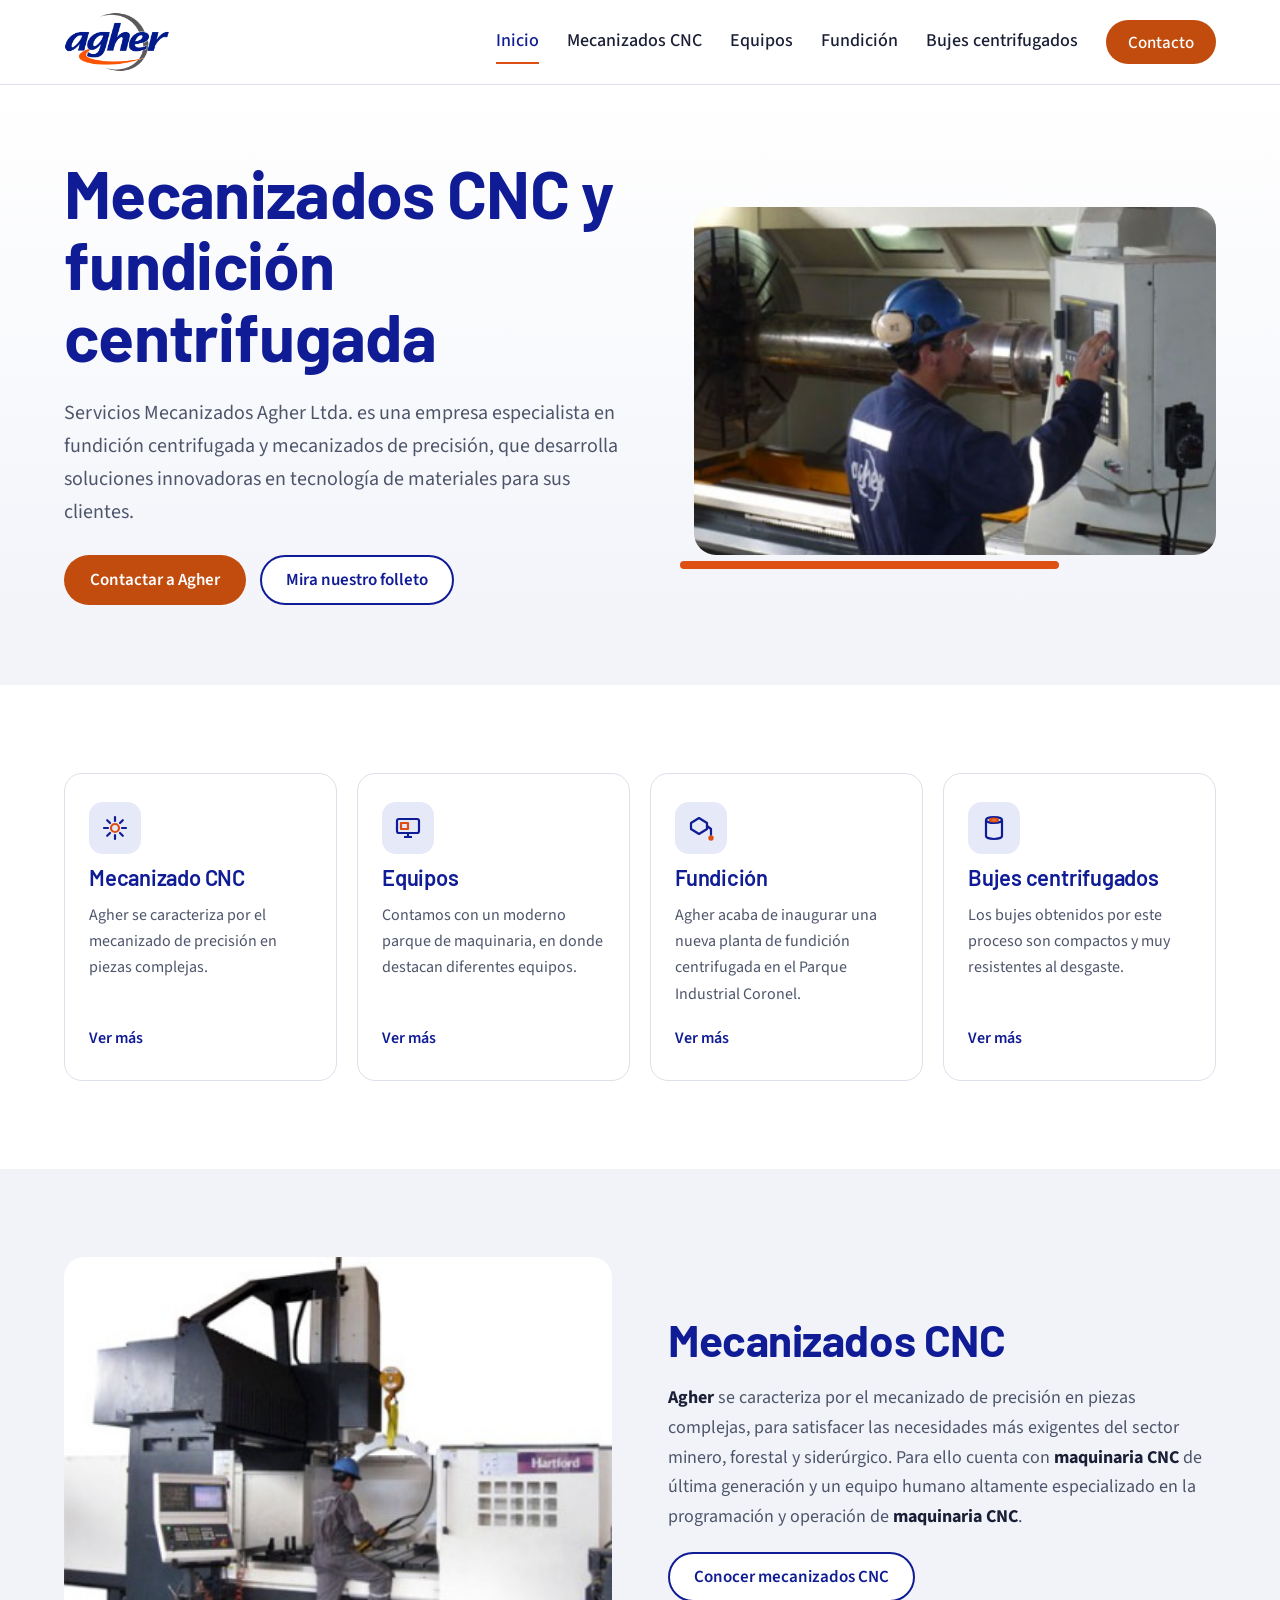
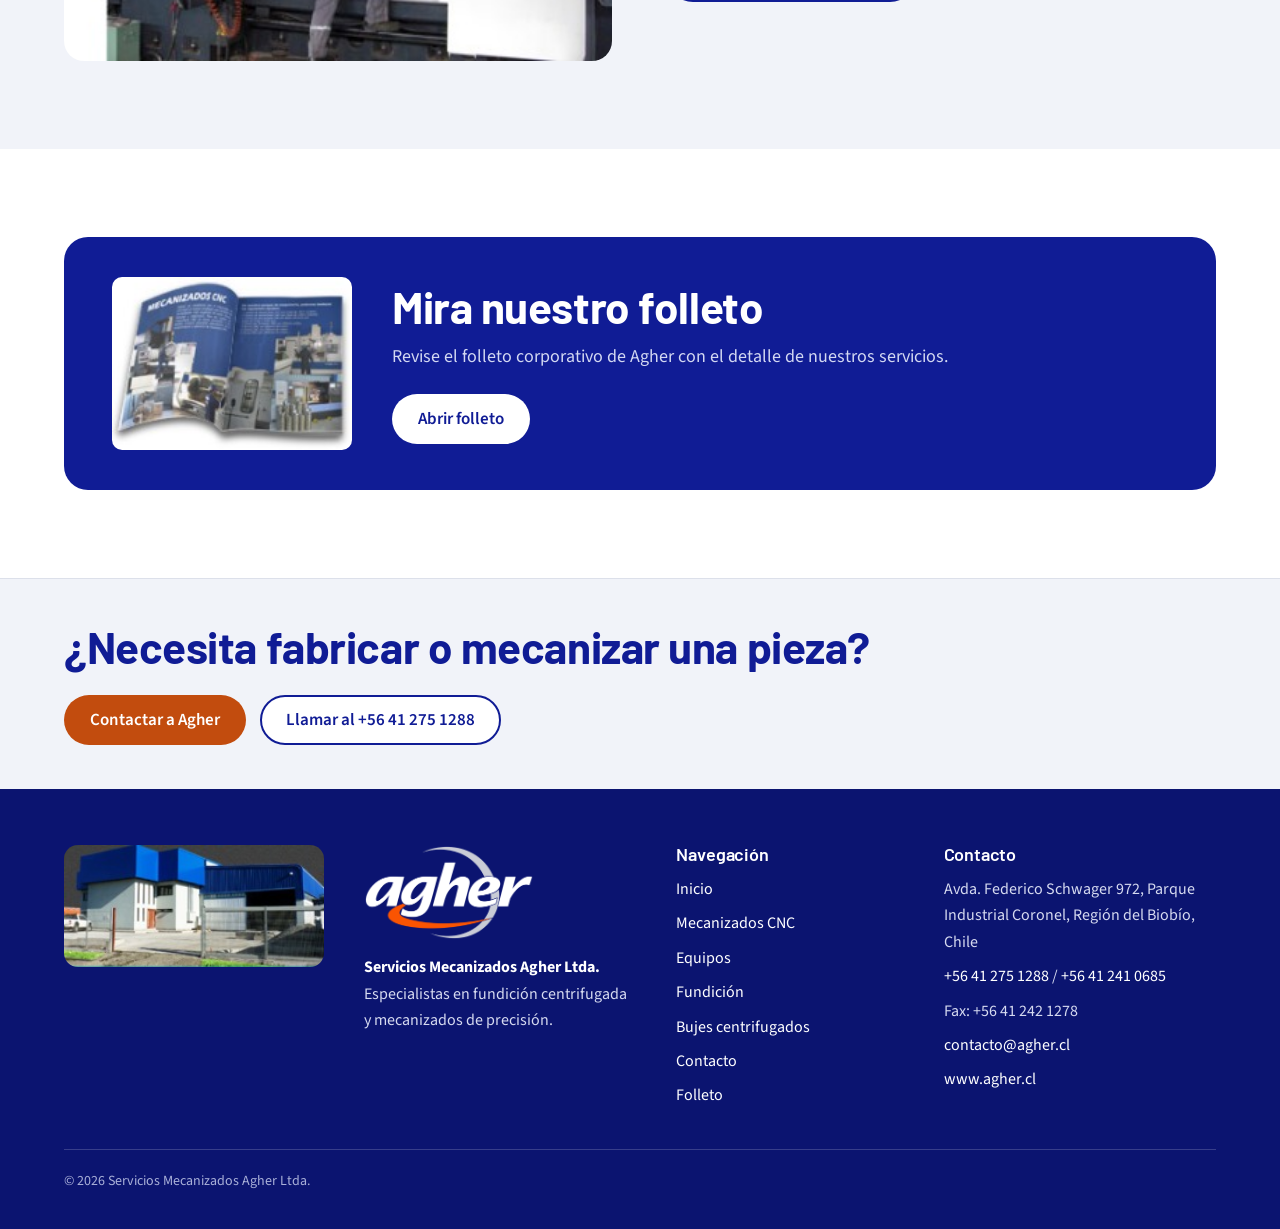
==== index.html @ 4063da5c "Commit inicial Replica sitio original" ====
<!doctype html>
<html lang="es">
<head>
<meta charset="utf-8">
<meta name="viewport" content="width=device-width, initial-scale=1">
<title>Agher | Mecanizados CNC y fundición centrifugada</title>
<meta name="description" content="Servicios Mecanizados Agher Ltda.: fundición centrifugada, bujes centrifugados y mecanizados CNC de precisión en Coronel, Región del Biobío.">
<link rel="icon" href="logo-agher.png" type="image/png">
<link rel="preconnect" href="https://fonts.googleapis.com">
<link rel="preconnect" href="https://fonts.gstatic.com" crossorigin>
<link href="https://fonts.googleapis.com/css2?family=Barlow:wght@600;700&family=Source+Sans+3:wght@400;500;600&display=swap" rel="stylesheet">
<link rel="stylesheet" href="estilos.css">
</head>
<body>
<header class="cabecera"><div class="contenedor">
<a class="marca" href="index.html" aria-label="Agher, ir al inicio"><img src="logo-agher.png" alt="" width="720" height="405"></a>
<button class="menu-toggle" type="button" aria-label="Abrir menú" aria-expanded="false" aria-controls="menu"><svg width="22" height="22" viewBox="0 0 22 22" fill="none" stroke="#101C95" stroke-width="2.2" stroke-linecap="round" aria-hidden="true"><path d="M3 6h16M3 11h16M3 16h16"/></svg></button>
<nav id="menu" class="menu" aria-label="Principal"><a href="index.html" aria-current="page">Inicio</a><a href="mecanizados.html">Mecanizados CNC</a><a href="equipos.html">Equipos</a><a href="fundicion.html">Fundición</a><a href="bujes.html">Bujes centrifugados</a><a class="boton boton-primario" href="contacto.html">Contacto</a></nav>
</div></header>
<main>
<section class="portada"><div class="contenedor">
<div class="portada-texto">
<h1>Mecanizados CNC y fundición centrifugada</h1>
<p>Servicios Mecanizados Agher Ltda. es una empresa especialista en fundición centrifugada y mecanizados de precisión, que desarrolla soluciones innovadoras en tecnología de materiales para sus clientes.</p>
<div class="acciones"><a class="boton boton-primario" href="contacto.html">Contactar a Agher</a><a class="boton boton-secundario" href="https://www.agher.cl/folleto/index/index.html">Mira nuestro folleto</a></div>
</div>
<figure class="portada-foto"><img src="img/torno-cnc-1400.jpg" alt="Operario de Agher programando un torno CNC de gran volteo"></figure>
</div></section>
<section class="seccion"><div class="contenedor">
<div class="servicios4">
<a class="tarjeta" href="mecanizados.html"><span class="icono"><svg width="28" height="28" viewBox="0 0 28 28" fill="none" stroke="#101C95" stroke-width="2.2" stroke-linecap="round" aria-hidden="true"><circle cx="14" cy="14" r="4" stroke="#DE4F13"/><path d="M14 3v4M14 21v4M3 14h4M21 14h4M6.2 6.2l2.8 2.8M19 19l2.8 2.8M6.2 21.8L9 19M19 9l2.8-2.8"/></svg></span><h3>Mecanizado CNC</h3><p>Agher se caracteriza por el mecanizado de precisión en piezas complejas.</p><span class="mas">Ver más</span></a>
<a class="tarjeta" href="equipos.html"><span class="icono"><svg width="28" height="28" viewBox="0 0 28 28" fill="none" stroke="#101C95" stroke-width="2.2" stroke-linejoin="round" aria-hidden="true"><rect x="3" y="5" width="22" height="14" rx="2"/><path d="M10 23h8M14 19v4"/><rect x="7" y="9" width="7" height="6" stroke="#DE4F13"/></svg></span><h3>Equipos</h3><p>Contamos con un moderno parque de maquinaria, en donde destacan diferentes equipos.</p><span class="mas">Ver más</span></a>
<a class="tarjeta" href="fundicion.html"><span class="icono"><svg width="28" height="28" viewBox="0 0 28 28" fill="none" stroke="#101C95" stroke-width="2.2" stroke-linecap="round" stroke-linejoin="round" aria-hidden="true"><path d="M4 9l8-5 8 5v6l-8 5-8-5z"/><path d="M20 12l4 3v6"/><circle cx="24" cy="24" r="1.6" fill="#DE4F13" stroke="#DE4F13"/></svg></span><h3>Fundición</h3><p>Agher acaba de inaugurar una nueva planta de fundición centrifugada en el Parque Industrial Coronel.</p><span class="mas">Ver más</span></a>
<a class="tarjeta" href="bujes.html"><span class="icono"><svg width="28" height="28" viewBox="0 0 28 28" fill="none" stroke="#101C95" stroke-width="2.2" aria-hidden="true"><ellipse cx="14" cy="6" rx="8" ry="3"/><path d="M6 6v16c0 1.7 3.6 3 8 3s8-1.3 8-3V6"/><ellipse cx="14" cy="6" rx="4" ry="1.4" stroke="#DE4F13"/></svg></span><h3>Bujes centrifugados</h3><p>Los bujes obtenidos por este proceso son compactos y muy resistentes al desgaste.</p><span class="mas">Ver más</span></a>
</div></div></section>
<section class="seccion seccion-niebla"><div class="contenedor destacado">
<img src="img/cnc-doble-columna.jpg" alt="Operario de Agher en un centro de mecanizado CNC de doble columna">
<div class="texto"><h2>Mecanizados CNC</h2><p><strong>Agher</strong> se caracteriza por el mecanizado de precisión en piezas complejas, para satisfacer las necesidades más exigentes del sector minero, forestal y siderúrgico. Para ello cuenta con <strong>maquinaria CNC</strong> de última generación y un equipo humano altamente especializado en la programación y operación de <strong>maquinaria CNC</strong>.</p><a class="boton boton-secundario" href="mecanizados.html" style="align-self:flex-start">Conocer mecanizados CNC</a></div>
</div></section>
<section class="seccion"><div class="contenedor">
<div class="folleto-bloque"><img src="img/folleto.jpg" alt="Folleto corporativo de Agher abierto en la sección Mecanizados CNC">
<div><h2>Mira nuestro folleto</h2><p>Revise el folleto corporativo de Agher con el detalle de nuestros servicios.</p><a class="boton" href="https://www.agher.cl/folleto/index/index.html">Abrir folleto</a></div></div>
</div></section>
<section class="cta-banda"><div class="contenedor"><h2>¿Necesita fabricar o mecanizar una pieza?</h2><div class="acciones"><a class="boton boton-primario" href="contacto.html">Contactar a Agher</a><a class="boton boton-secundario" href="tel:+56412751288">Llamar al +56 41 275 1288</a></div></div></section>
</main>
<footer class="pie"><div class="contenedor">
<img class="edificio" src="img/planta-edificio.jpg" alt="Edificio de Agher en el Parque Industrial Coronel">
<div><img class="logo-pie" src="logo-agher-blanco.png" alt="Agher" width="720" height="405"><p style="margin-top:14px"><strong style="color:#fff">Servicios Mecanizados Agher Ltda.</strong><br>Especialistas en fundición centrifugada y mecanizados de precisión.</p></div>
<div><h3>Navegación</h3><ul><li><a href="index.html">Inicio</a></li><li><a href="mecanizados.html">Mecanizados CNC</a></li><li><a href="equipos.html">Equipos</a></li><li><a href="fundicion.html">Fundición</a></li><li><a href="bujes.html">Bujes centrifugados</a></li><li><a href="contacto.html">Contacto</a></li><li><a href="https://www.agher.cl/folleto/index/index.html">Folleto</a></li></ul></div>
<div><h3>Contacto</h3><ul><li>Avda. Federico Schwager 972, Parque Industrial Coronel, Región del Biobío, Chile</li><li><a href="tel:+56412751288">+56 41 275 1288</a> / <a href="tel:+56412410685">+56 41 241 0685</a></li><li>Fax: +56 41 242 1278</li><li><a href="mailto:contacto@agher.cl">contacto@agher.cl</a></li><li><a href="https://www.agher.cl">www.agher.cl</a></li></ul></div>
<p class="copy">© 2026 Servicios Mecanizados Agher Ltda.</p>
</div></footer>
<script>
(function(){var b=document.querySelector('.menu-toggle'),m=document.getElementById('menu');
b.addEventListener('click',function(){var o=m.classList.toggle('abierto');b.setAttribute('aria-expanded',o);b.setAttribute('aria-label',o?'Cerrar menú':'Abrir menú');});
var f=document.getElementById('formulario');if(f){f.addEventListener('submit',function(e){e.preventDefault();var a=document.getElementById('aviso');
var n=document.getElementById('nombre'),c=document.getElementById('correo');
a.textContent=(!n.value.trim()||c.value.indexOf('@')<0)?'Ingrese su nombre y un correo válido para enviar el mensaje.':'Versión de demostración: en el sitio final este mensaje llegará a contacto@agher.cl.';a.hidden=false;});}
})();
</script>
</body>
</html>
---- estilos.css ----
:root{
  --blanco:#FFFFFF; --niebla:#F1F3F9; --linea:#DCE0EA;
  --azul:#101C95; --azul-hondo:#0B1470; --azul-suave:#E6E9F7;
  --naranja:#DE4F13; --naranja-cta:#C24C0E; --naranja-hover:#A3400B;
  --gris:#666666; --tinta:#1A1F36; --texto2:#4E556B;
  --display:"Barlow","Arial Narrow",Arial,sans-serif;
  --cuerpo:"Source Sans 3","Segoe UI",Helvetica,sans-serif;
}
*{box-sizing:border-box}
html{scroll-behavior:smooth}
@media (prefers-reduced-motion:reduce){html{scroll-behavior:auto} }
body{margin:0;background:var(--blanco);color:var(--tinta);font-family:var(--cuerpo);font-size:18px;line-height:1.65}
img{max-width:100%;display:block}
a{color:var(--azul)}
a:focus-visible,button:focus-visible,input:focus-visible,textarea:focus-visible{outline:3px solid var(--naranja);outline-offset:3px}
.contenedor{max-width:1200px;margin:0 auto;padding:0 24px}
h1,h2,h3{font-family:var(--display);color:var(--azul);margin:0;line-height:1.08;letter-spacing:-0.01em}
h1{font-size:clamp(38px,5.4vw,66px);font-weight:700}
h2{font-size:clamp(30px,3.6vw,44px);font-weight:700}
h3{font-size:24px;font-weight:600}
p{margin:0}
.boton{display:inline-flex;align-items:center;justify-content:center;min-height:50px;padding:0 24px;border-radius:999px;font-weight:600;font-size:17px;text-decoration:none;border:2px solid transparent;cursor:pointer;font-family:var(--cuerpo)}
.boton-primario{background:var(--naranja-cta);color:#fff}
.boton-primario:hover{background:var(--naranja-hover)}
.boton-secundario{border-color:var(--azul);color:var(--azul);background:#fff}
.boton-secundario:hover{background:var(--azul-suave)}

.cabecera{position:sticky;top:0;z-index:10;background:rgba(255,255,255,.97);border-bottom:1px solid var(--linea)}
.cabecera .contenedor{display:flex;align-items:center;justify-content:space-between;height:84px;gap:24px}
.marca img{height:60px;width:auto;display:block}
.menu{display:flex;align-items:center;gap:28px}
.menu a{text-decoration:none;color:var(--tinta);font-weight:500;padding:6px 0;border-bottom:2px solid transparent}
.menu a:hover{color:var(--azul)}
.menu a[aria-current="page"]{color:var(--azul);border-bottom-color:var(--naranja)}
.menu .boton{color:#fff;min-height:44px;border-bottom:0;padding:0 20px}
.menu-toggle{display:none;width:48px;height:48px;border:1px solid var(--linea);background:#fff;border-radius:12px;cursor:pointer;align-items:center;justify-content:center}

.portada{padding:72px 0 80px;background:linear-gradient(180deg,#fff 0%,var(--niebla) 100%)}
.portada .contenedor{display:grid;grid-template-columns:1.1fr 1fr;gap:56px;align-items:center}
.portada-texto{display:flex;flex-direction:column;gap:26px}
.portada-texto p{font-size:20px;color:var(--texto2);max-width:32em}
.acciones{display:flex;flex-wrap:wrap;gap:14px}
.plano{margin:0;position:relative;aspect-ratio:1/1;max-width:500px;width:100%;justify-self:end}
.plano svg{position:absolute}
.plano .aro{inset:0;width:100%;height:100%}
.plano .dibujo{inset:10%;width:80%;height:80%}

.sectores{background:var(--azul);color:#fff}
.sectores .contenedor{display:flex;align-items:center;gap:16px 40px;min-height:96px;flex-wrap:wrap;padding-top:18px;padding-bottom:18px}
.sectores p{font-size:17px;color:#CFD4F1}
.sectores ul{list-style:none;margin:0;padding:0;display:flex;gap:12px;flex-wrap:wrap}
.sectores li{font-family:var(--display);font-weight:600;font-size:22px;padding:4px 18px;border:1px solid rgba(255,255,255,.35);border-radius:999px}

.seccion{padding:88px 0}
.seccion-niebla{background:var(--niebla)}
.titular{max-width:720px;margin-bottom:44px;display:flex;flex-direction:column;gap:16px}
.titular p{color:var(--texto2)}

.lineas{display:grid;grid-template-columns:repeat(2,minmax(0,1fr));gap:28px}
.linea{background:#fff;border:1px solid var(--linea);border-radius:20px;overflow:hidden;display:flex;flex-direction:column}
.linea-media{aspect-ratio:16/9;background:var(--azul-suave);display:flex;align-items:center;justify-content:center;color:var(--texto2);font-size:15px;text-align:center;padding:16px}
.linea-media.con-foto{padding:0}
.linea-media img{width:100%;height:100%;object-fit:cover}
.linea-cuerpo{padding:30px;display:flex;flex-direction:column;gap:14px;flex-grow:1}
.linea-cuerpo p{color:var(--texto2)}
.linea-cuerpo a.mas{margin-top:auto;font-weight:600;text-decoration:none}
.linea-cuerpo a.mas:hover{text-decoration:underline}

.planta{display:grid;grid-template-columns:1fr 1fr;gap:56px;align-items:center}
.lista-check{list-style:none;margin:0;padding:0;display:flex;flex-direction:column;gap:12px}
.lista-check li{display:flex;gap:12px;align-items:flex-start}
.lista-check svg{flex:none;margin-top:4px}
.folleto{border-radius:24px;background:var(--azul);color:#fff;padding:44px;display:flex;flex-direction:column;gap:18px}
.folleto h2{color:#fff}
.folleto p{color:#D3D8F2}
.folleto .boton{align-self:flex-start;background:#fff;color:var(--azul)}
.folleto .boton:hover{background:var(--azul-suave)}

.cabecera-pagina{background:var(--niebla);padding:56px 0 48px;border-bottom:1px solid var(--linea)}
.migas{font-size:15px;color:var(--texto2);margin-bottom:14px}
.migas a{color:var(--texto2)}
.detalle{display:grid;grid-template-columns:1.1fr 1fr;gap:56px;align-items:start}
.detalle .texto{display:flex;flex-direction:column;gap:22px;font-size:19px}
.foto{border-radius:20px;overflow:hidden;border:1px solid var(--linea)}
.foto img{width:100%;height:auto}
.foto figcaption{padding:12px 16px;font-size:14px;color:var(--texto2);background:#fff}
.hueco-foto{aspect-ratio:4/3;border-radius:20px;background:repeating-linear-gradient(135deg,#E3E7F3 0 14px,#F1F3F9 14px 28px);display:flex;align-items:center;justify-content:center;color:var(--texto2);text-align:center;padding:24px;font-size:16px}
.fichas{display:grid;grid-template-columns:repeat(2,minmax(0,1fr));gap:20px;margin-top:8px}
.ficha{background:var(--niebla);border-radius:16px;padding:22px}
.ficha h3{font-size:20px;margin-bottom:10px}
.ficha ul{margin:0;padding-left:20px;color:var(--texto2);font-size:17px}
.cta-banda{background:var(--niebla);border-top:1px solid var(--linea)}
.cta-banda .contenedor{display:flex;align-items:center;justify-content:space-between;gap:24px;padding-top:44px;padding-bottom:44px;flex-wrap:wrap}

.politica{max-width:820px;display:flex;flex-direction:column;gap:18px}
.politica + .politica{margin-top:64px;padding-top:56px;border-top:1px solid var(--linea)}
.politica ul,.politica ol{margin:0;padding-left:24px;display:flex;flex-direction:column;gap:8px}
.politica p,.politica li{color:#2F3550}

.contacto{display:grid;grid-template-columns:1fr 1.1fr;gap:56px;align-items:start}
.datos{list-style:none;margin:0;padding:0;border-top:1px solid var(--linea)}
.datos li{display:grid;grid-template-columns:120px 1fr;gap:16px;padding:16px 0;border-bottom:1px solid var(--linea)}
.datos span{color:var(--texto2)}
.datos a{font-weight:600;text-decoration:none}
form{background:var(--niebla);border-radius:22px;padding:34px;display:grid;grid-template-columns:repeat(2,minmax(0,1fr));gap:18px}
.campo{display:flex;flex-direction:column;gap:6px}
.campo.ancho{grid-column:1/-1}
label{font-size:15px;font-weight:600}
input,textarea{font:inherit;font-size:17px;padding:12px 14px;border:1px solid #B9BFD0;border-radius:10px;background:#fff;color:var(--tinta);min-height:48px}
textarea{resize:vertical;min-height:130px}
form .boton{grid-column:1/-1;border-radius:12px;min-height:54px;border:0}
.aviso{grid-column:1/-1;padding:12px 14px;border-radius:10px;background:#fff;border:1px solid var(--azul);color:var(--azul);font-size:15px}
.nota{grid-column:1/-1;font-size:14px;color:var(--texto2)}

.pie{background:var(--azul-hondo);color:#D6DAF0;padding:56px 0 36px;font-size:16px}
.pie .contenedor{display:grid;grid-template-columns:1.3fr 1fr 1fr;gap:40px}
.pie .logo-pie{width:170px;height:auto;display:block}
.pie a{color:#fff;text-decoration:none}
.pie a:hover{text-decoration:underline}
.pie h3{color:#fff;font-size:18px;margin-bottom:12px}
.pie ul{list-style:none;margin:0;padding:0;display:flex;flex-direction:column;gap:8px}
.pie .copy{grid-column:1/-1;border-top:1px solid rgba(255,255,255,.18);padding-top:20px;font-size:14px;color:#A9B0D8}

@media (max-width:980px){
  .portada .contenedor,.planta,.detalle,.contacto{grid-template-columns:1fr}
  .plano{justify-self:center;max-width:380px}
  .lineas{grid-template-columns:1fr}
  .pie .contenedor{grid-template-columns:1fr}
  .menu-toggle{display:inline-flex}
  .menu{display:none;position:absolute;top:84px;left:0;right:0;background:#fff;flex-direction:column;align-items:stretch;gap:0;padding:8px 24px 24px;border-bottom:1px solid var(--linea)}
  .menu a{padding:14px 0;border-bottom:1px solid var(--linea)}
  .menu a[aria-current="page"]{border-bottom-color:var(--linea);color:var(--naranja-cta)}
  .menu .boton{margin-top:16px}
  .menu.abierto{display:flex}
}
@media (max-width:600px){
  body{font-size:17px}
  .seccion{padding:60px 0}
  .portada{padding:40px 0 56px}
  .fichas{grid-template-columns:1fr}
  form{grid-template-columns:1fr;padding:22px}
  .acciones .boton{width:100%}
  .datos li{grid-template-columns:1fr;gap:2px}
  .folleto{padding:28px}
}

/* v3 */
.portada-foto{margin:0;position:relative;justify-self:end;width:100%;max-width:600px}
.portada-foto img{width:100%;border-radius:22px;position:relative;z-index:1;aspect-ratio:3/2;object-fit:cover;object-position:40% 50%}
.portada-foto::after{content:"";position:absolute;left:-14px;right:30%;bottom:-14px;height:8px;border-radius:8px;background:var(--naranja);z-index:2}
.servicios4{display:grid;grid-template-columns:repeat(4,minmax(0,1fr));gap:20px}
.tarjeta{background:#fff;border:1px solid var(--linea);border-radius:18px;padding:28px 24px;display:flex;flex-direction:column;gap:12px;text-decoration:none;color:var(--tinta)}
.tarjeta:hover{border-color:var(--azul);box-shadow:0 0 0 1px var(--azul)}
.tarjeta .icono{width:52px;height:52px;border-radius:14px;background:var(--azul-suave);display:flex;align-items:center;justify-content:center}
.tarjeta h3{font-size:22px}
.tarjeta p{color:var(--texto2);font-size:16px}
.tarjeta span.mas{margin-top:auto;padding-top:6px;color:var(--azul);font-weight:600;font-size:16px}
.destacado{display:grid;grid-template-columns:1fr 1fr;gap:56px;align-items:center}
.destacado img{border-radius:20px;width:100%}
.destacado .texto{display:flex;flex-direction:column;gap:20px}
.destacado .texto p{color:var(--texto2)}
.folleto-bloque{display:grid;grid-template-columns:auto 1fr;gap:40px;align-items:center;background:var(--azul);border-radius:24px;padding:40px 48px;color:#fff}
.folleto-bloque img{width:240px;border-radius:10px;background:#fff}
.folleto-bloque h2{color:#fff}
.folleto-bloque p{color:#D3D8F2;margin:12px 0 22px}
.folleto-bloque .boton{background:#fff;color:var(--azul)}
.folleto-bloque .boton:hover{background:var(--azul-suave)}
.texto strong{color:var(--tinta)}
.cifras{display:grid;grid-template-columns:repeat(2,minmax(0,1fr));gap:16px}
.cifra{border-left:4px solid var(--naranja);background:var(--niebla);border-radius:0 14px 14px 0;padding:18px 20px}
.cifra b{display:block;font-family:var(--display);font-size:30px;color:var(--azul);line-height:1.1}
.cifra span{color:var(--texto2);font-size:16px}
.equipos{list-style:none;margin:0;padding:0;display:flex;flex-direction:column;border-top:1px solid var(--linea)}
.equipos li{display:grid;grid-template-columns:56px 1fr auto;gap:16px;align-items:center;padding:16px 0;border-bottom:1px solid var(--linea)}
.equipos .cant{font-family:var(--display);font-weight:700;font-size:30px;color:var(--naranja-cta);text-align:center}
.equipos strong{display:block;font-weight:600}
.equipos .spec{font-variant-numeric:tabular-nums;color:var(--azul);font-weight:600;text-align:right;white-space:nowrap}
.foto-ancha{margin:48px 0 0;border-radius:22px;overflow:hidden}
.foto-ancha img{width:100%;height:auto}
.micros{display:grid;grid-template-columns:repeat(4,minmax(0,1fr));gap:20px;margin-top:48px}
.micros img{width:100%;border-radius:12px;aspect-ratio:4/3;object-fit:cover}
.subnav{display:flex;gap:10px;flex-wrap:wrap;margin-top:22px}
.subnav a{padding:8px 16px;border-radius:999px;background:#fff;border:1px solid var(--linea);text-decoration:none;font-weight:500;font-size:16px}
.subnav a:hover{border-color:var(--azul)}
.pie .contenedor{grid-template-columns:260px 1.2fr 1fr 1.2fr}
.pie .edificio{border-radius:14px;width:100%}
@media (max-width:980px){
  .servicios4{grid-template-columns:repeat(2,minmax(0,1fr))}
  .destacado{grid-template-columns:1fr}
  .portada-foto{justify-self:center}
  .folleto-bloque{grid-template-columns:1fr;padding:28px}
  .micros{grid-template-columns:repeat(2,minmax(0,1fr))}
  .pie .contenedor{grid-template-columns:1fr}
  .pie .edificio{max-width:320px}
}
@media (max-width:600px){
  .servicios4,.cifras{grid-template-columns:1fr}
  .equipos li{grid-template-columns:44px 1fr}
  .equipos .spec{grid-column:2;text-align:left;white-space:normal}
}

.mapa{position:relative;border-radius:18px;overflow:hidden;border:1px solid var(--linea);aspect-ratio:16/10;background:var(--azul-suave)}
.mapa iframe,.mapa .mapa-ilustracion{position:absolute;inset:0;width:100%;height:100%;border:0;pointer-events:none}
.mapa-enlace{position:absolute;inset:0;display:flex;align-items:flex-end;justify-content:flex-end;padding:14px;text-decoration:none}
.mapa-chip{display:inline-flex;align-items:center;gap:8px;background:#fff;color:var(--azul);font-weight:600;font-size:15px;padding:10px 14px;border-radius:999px;box-shadow:0 1px 3px rgba(16,28,149,.25)}
.mapa-enlace:hover .mapa-chip{background:var(--azul);color:#fff}
.mapa-enlace:focus-visible{outline:3px solid var(--naranja);outline-offset:-3px}
.menu .boton[aria-current="page"]{color:#fff;background:var(--azul);border-bottom:0}
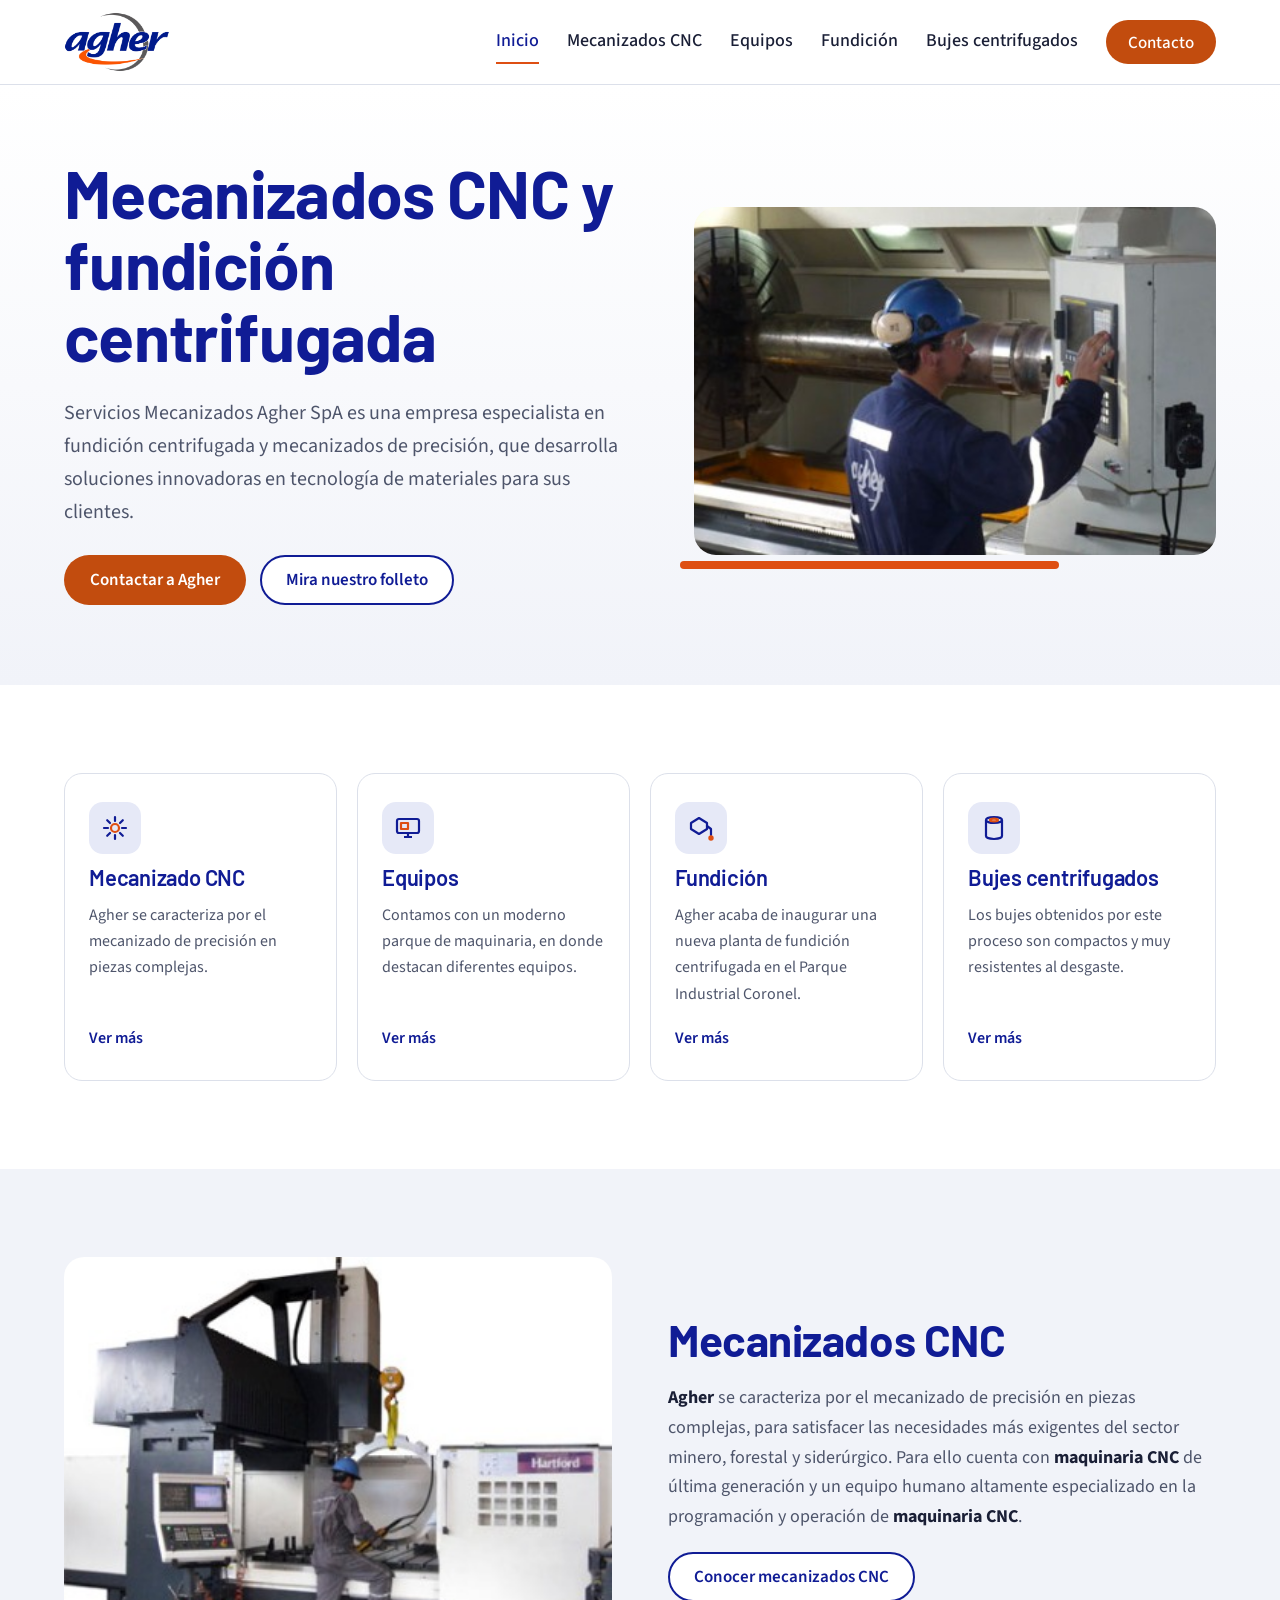
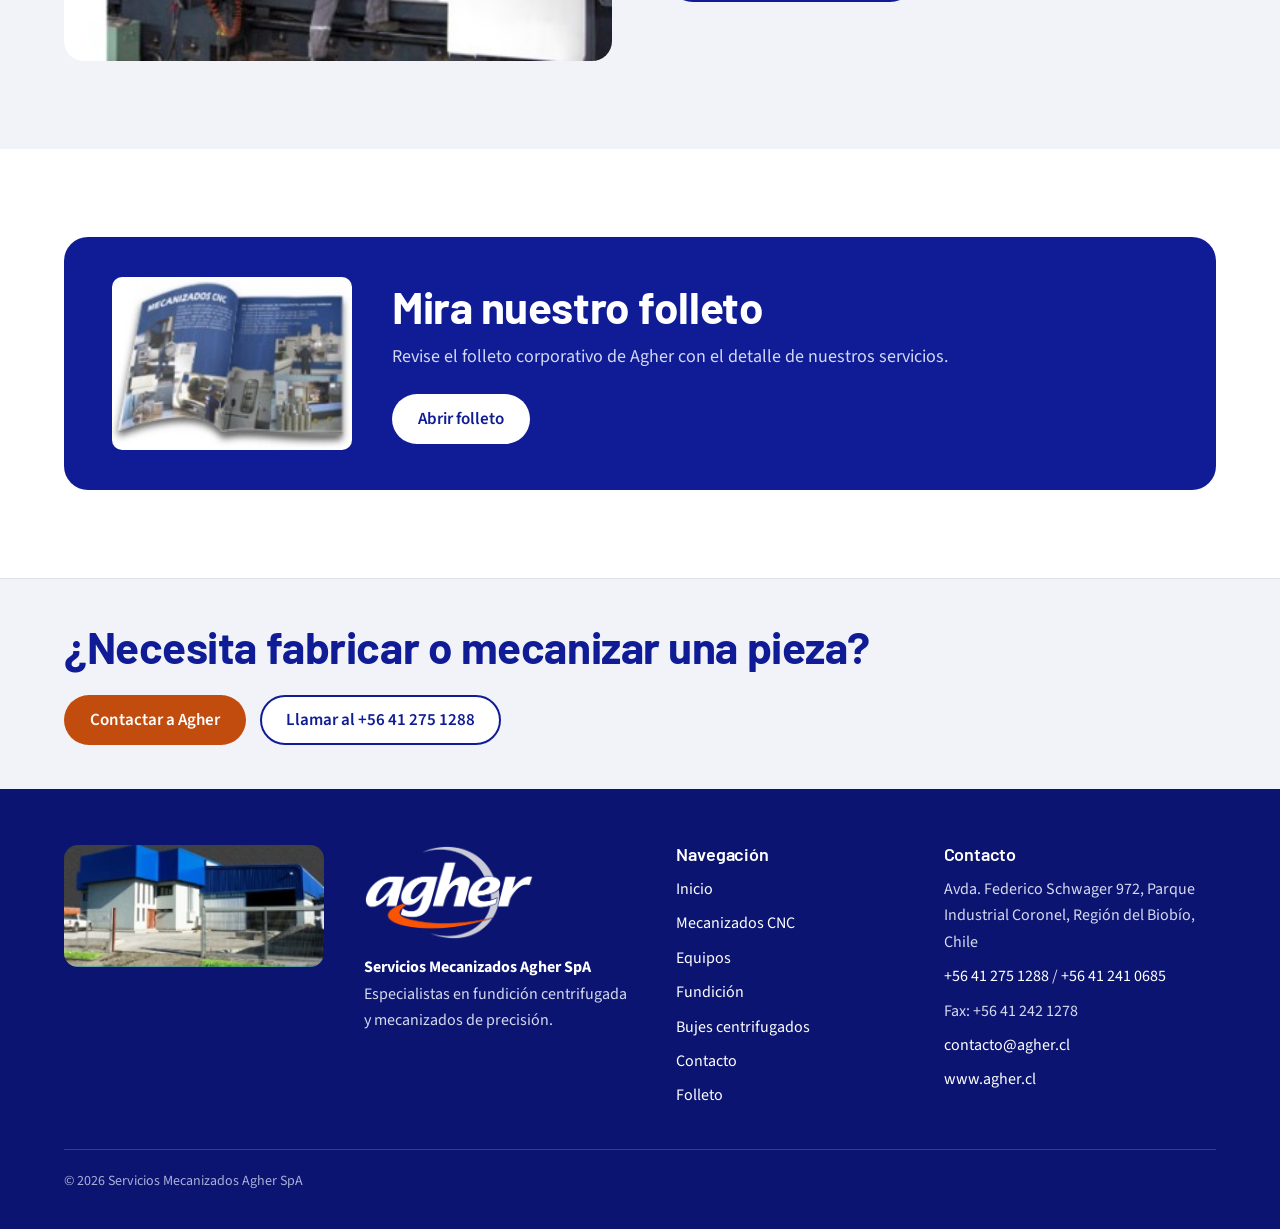
==== commit 19739f61: "Commit: Actualización Agher SpA" ====
--- a/index.html
+++ b/index.html
@@ -4,7 +4,7 @@
 <meta charset="utf-8">
 <meta name="viewport" content="width=device-width, initial-scale=1">
 <title>Agher | Mecanizados CNC y fundición centrifugada</title>
-<meta name="description" content="Servicios Mecanizados Agher Ltda.: fundición centrifugada, bujes centrifugados y mecanizados CNC de precisión en Coronel, Región del Biobío.">
+<meta name="description" content="Servicios Mecanizados Agher SpA: fundición centrifugada, bujes centrifugados y mecanizados CNC de precisión en Coronel, Región del Biobío.">
 <link rel="icon" href="logo-agher.png" type="image/png">
 <link rel="preconnect" href="https://fonts.googleapis.com">
 <link rel="preconnect" href="https://fonts.gstatic.com" crossorigin>
@@ -21,7 +21,7 @@
 <section class="portada"><div class="contenedor">
 <div class="portada-texto">
 <h1>Mecanizados CNC y fundición centrifugada</h1>
-<p>Servicios Mecanizados Agher Ltda. es una empresa especialista en fundición centrifugada y mecanizados de precisión, que desarrolla soluciones innovadoras en tecnología de materiales para sus clientes.</p>
+<p>Servicios Mecanizados Agher SpA es una empresa especialista en fundición centrifugada y mecanizados de precisión, que desarrolla soluciones innovadoras en tecnología de materiales para sus clientes.</p>
 <div class="acciones"><a class="boton boton-primario" href="contacto.html">Contactar a Agher</a><a class="boton boton-secundario" href="https://www.agher.cl/folleto/index/index.html">Mira nuestro folleto</a></div>
 </div>
 <figure class="portada-foto"><img src="img/torno-cnc-1400.jpg" alt="Operario de Agher programando un torno CNC de gran volteo"></figure>
@@ -45,10 +45,10 @@
 </main>
 <footer class="pie"><div class="contenedor">
 <img class="edificio" src="img/planta-edificio.jpg" alt="Edificio de Agher en el Parque Industrial Coronel">
-<div><img class="logo-pie" src="logo-agher-blanco.png" alt="Agher" width="720" height="405"><p style="margin-top:14px"><strong style="color:#fff">Servicios Mecanizados Agher Ltda.</strong><br>Especialistas en fundición centrifugada y mecanizados de precisión.</p></div>
+<div><img class="logo-pie" src="logo-agher-blanco.png" alt="Agher" width="720" height="405"><p style="margin-top:14px"><strong style="color:#fff">Servicios Mecanizados Agher SpA</strong><br>Especialistas en fundición centrifugada y mecanizados de precisión.</p></div>
 <div><h3>Navegación</h3><ul><li><a href="index.html">Inicio</a></li><li><a href="mecanizados.html">Mecanizados CNC</a></li><li><a href="equipos.html">Equipos</a></li><li><a href="fundicion.html">Fundición</a></li><li><a href="bujes.html">Bujes centrifugados</a></li><li><a href="contacto.html">Contacto</a></li><li><a href="https://www.agher.cl/folleto/index/index.html">Folleto</a></li></ul></div>
 <div><h3>Contacto</h3><ul><li>Avda. Federico Schwager 972, Parque Industrial Coronel, Región del Biobío, Chile</li><li><a href="tel:+56412751288">+56 41 275 1288</a> / <a href="tel:+56412410685">+56 41 241 0685</a></li><li>Fax: +56 41 242 1278</li><li><a href="mailto:contacto@agher.cl">contacto@agher.cl</a></li><li><a href="https://www.agher.cl">www.agher.cl</a></li></ul></div>
-<p class="copy">© 2026 Servicios Mecanizados Agher Ltda.</p>
+<p class="copy">© 2026 Servicios Mecanizados Agher SpA</p>
 </div></footer>
 <script>
 (function(){var b=document.querySelector('.menu-toggle'),m=document.getElementById('menu');
